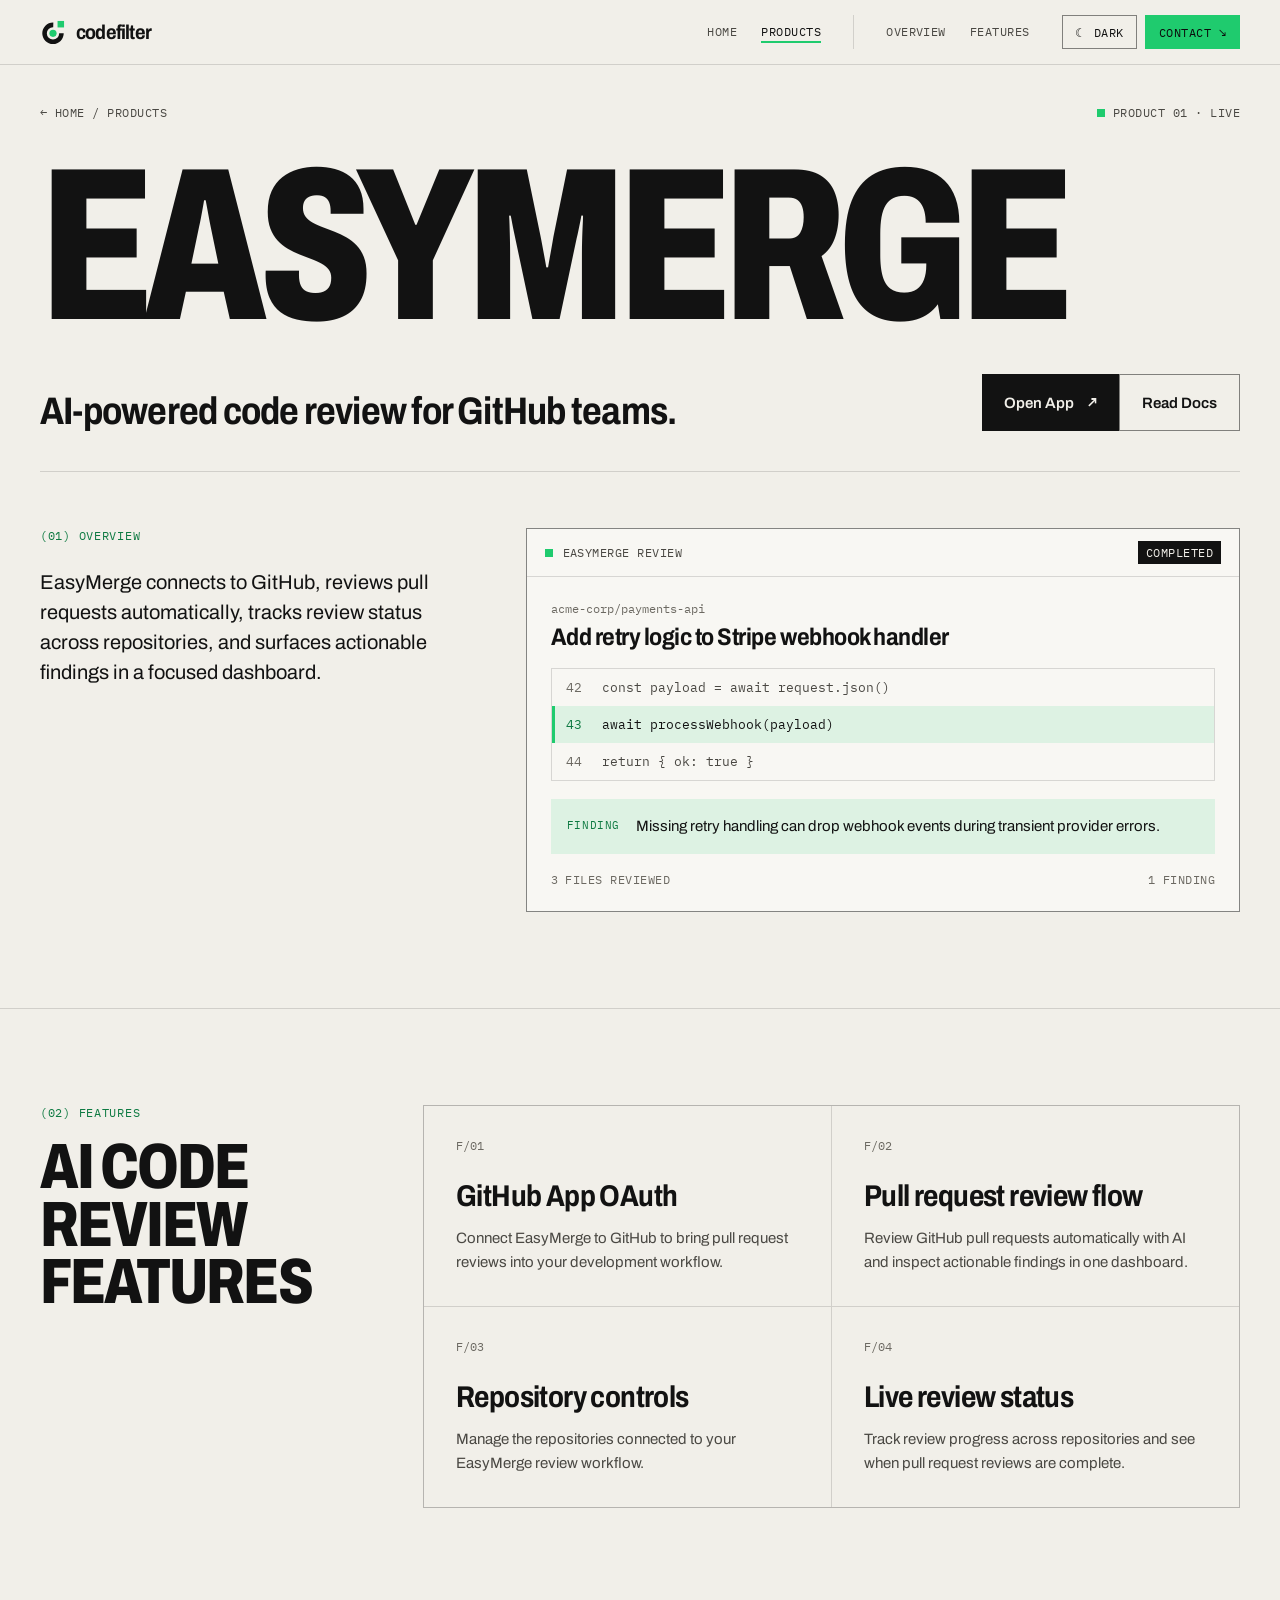
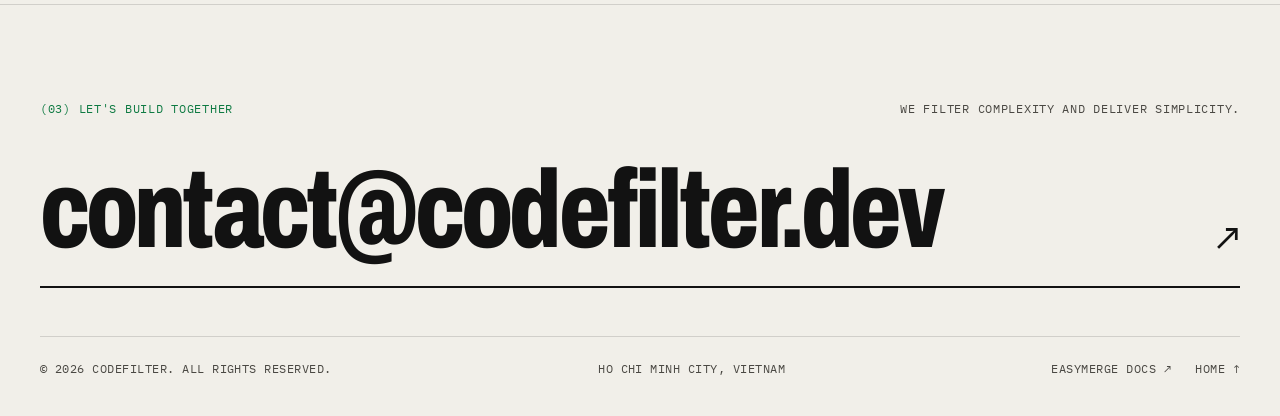
==== products.html @ 7ca52d3e "feat: improve SEO metadata and structured data Co-Authored-By: Claude Opus 5.5 <noreply@anthropic.co" ====
<!DOCTYPE html>
<html lang="en">

<head>
  <meta charset="UTF-8" />
  <meta name="viewport" content="width=device-width, initial-scale=1.0" />
  <title>EasyMerge: AI Code Review for GitHub Teams | codeFilter</title>
  <meta name="description" content="EasyMerge by codeFilter reviews GitHub pull requests automatically, tracks review status across repositories, and surfaces actionable findings in one dashboard." />
  <link rel="canonical" href="https://codefilter.dev/products.html" />
  <meta name="robots" content="index, follow, max-image-preview:large" />
  <meta name="theme-color" content="#F1EFE9" media="(prefers-color-scheme: light)" />
  <meta name="theme-color" content="#0F0F0E" media="(prefers-color-scheme: dark)" />

  <meta property="og:type" content="website" />
  <meta property="og:site_name" content="codeFilter" />
  <meta property="og:locale" content="en_US" />
  <meta property="og:title" content="EasyMerge: AI Code Review for GitHub Teams | codeFilter" />
  <meta property="og:description" content="EasyMerge by codeFilter reviews GitHub pull requests automatically, tracks review status across repositories, and surfaces actionable findings in one dashboard." />
  <meta property="og:url" content="https://codefilter.dev/products.html" />
  <meta property="og:image" content="https://codefilter.dev/images/og-products.png" />
  <meta property="og:image:width" content="1200" />
  <meta property="og:image:height" content="630" />
  <meta property="og:image:alt" content="EasyMerge: AI-powered code review for GitHub teams." />
  <meta name="twitter:card" content="summary_large_image" />
  <meta name="twitter:title" content="EasyMerge: AI Code Review for GitHub Teams | codeFilter" />
  <meta name="twitter:description" content="EasyMerge by codeFilter reviews GitHub pull requests automatically, tracks review status across repositories, and surfaces actionable findings in one dashboard." />
  <meta name="twitter:image" content="https://codefilter.dev/images/og-products.png" />

  <meta name="twitter:image:alt" content="EasyMerge: AI-powered code review for GitHub teams." />

  <link rel="icon" href="images/favicon.svg?v=3" type="image/svg+xml" />
  <link rel="apple-touch-icon" href="images/logo-512.png" />
  <script type="application/ld+json">
{
  "@context": "https://schema.org",
  "@graph": [
    {
      "@type": "SoftwareApplication",
      "name": "EasyMerge",
      "url": "https://app.ez-merge.com/",
      "applicationCategory": "DeveloperApplication",
      "operatingSystem": "Web",
      "description": "AI-powered code review for GitHub teams. EasyMerge connects to GitHub, reviews pull requests automatically, tracks review status across repositories, and surfaces actionable findings in a focused dashboard.",
      "featureList": [
        "GitHub App OAuth",
        "Pull request review flow",
        "Repository controls",
        "Live review status"
      ],
      "publisher": {
        "@id": "https://codefilter.dev/#org"
      },
      "image": "https://codefilter.dev/images/og-products.png",
      "@id": "https://codefilter.dev/products.html#easymerge",
      "mainEntityOfPage": {
        "@id": "https://codefilter.dev/products.html#webpage"
      }
    },
    {
      "@type": "BreadcrumbList",
      "itemListElement": [
        {
          "@type": "ListItem",
          "position": 1,
          "name": "Home",
          "item": "https://codefilter.dev/"
        },
        {
          "@type": "ListItem",
          "position": 2,
          "name": "Products",
          "item": "https://codefilter.dev/products.html"
        }
      ],
      "@id": "https://codefilter.dev/products.html#breadcrumb"
    },
    {
      "@type": "Organization",
      "@id": "https://codefilter.dev/#org",
      "name": "codeFilter",
      "url": "https://codefilter.dev/",
      "logo": "https://codefilter.dev/images/logo-512.png",
      "email": "contact@codefilter.dev",
      "description": "Full-stack product engineering team in Ho Chi Minh City building web products, automation systems, and AWS cloud infrastructure.",
      "address": {
        "@type": "PostalAddress",
        "addressLocality": "Ho Chi Minh City",
        "addressCountry": "VN"
      },
      "areaServed": "Worldwide",
      "knowsAbout": [
        "Full-stack development",
        "TypeScript",
        "Vue 3",
        "NestJS",
        "AWS",
        "Google Cloud",
        "DevOps",
        "UI/UX design",
        "Automation testing"
      ]
    },
    {
      "@type": "WebSite",
      "@id": "https://codefilter.dev/#website",
      "url": "https://codefilter.dev/",
      "name": "codeFilter",
      "publisher": {
        "@id": "https://codefilter.dev/#org"
      },
      "inLanguage": "en"
    },
    {
      "@type": "WebPage",
      "@id": "https://codefilter.dev/products.html#webpage",
      "url": "https://codefilter.dev/products.html",
      "name": "EasyMerge: AI Code Review for GitHub Teams | codeFilter",
      "description": "EasyMerge by codeFilter reviews GitHub pull requests automatically, tracks review status across repositories, and surfaces actionable findings in one dashboard.",
      "inLanguage": "en",
      "isPartOf": {
        "@id": "https://codefilter.dev/#website"
      },
      "about": {
        "@id": "https://codefilter.dev/#org"
      },
      "primaryImageOfPage": {
        "@type": "ImageObject",
        "url": "https://codefilter.dev/images/og-products.png",
        "width": 1200,
        "height": 630
      },
      "mainEntity": {
        "@id": "https://codefilter.dev/products.html#easymerge"
      },
      "breadcrumb": {
        "@id": "https://codefilter.dev/products.html#breadcrumb"
      }
    }
  ]
}
  </script>
  <link rel="preconnect" href="https://fonts.googleapis.com" />
  <link rel="preconnect" href="https://fonts.gstatic.com" crossorigin />
  <link
    href="https://fonts.googleapis.com/css2?family=Archivo:wdth,wght@62..125,400..800&amp;family=IBM+Plex+Mono:wght@400;500&amp;display=swap"
    rel="stylesheet" />
  <link rel="stylesheet" href="style.css?v=acid8" />
  <script>
    try { if (localStorage.getItem('cf-theme') === 'dark') document.documentElement.dataset.theme = 'dark'; } catch (e) {}
  </script>
</head>

<body>

  <!-- ─── HEADER ─── -->
  <header class="site-header">
    <div class="wrap header-inner">
      <a href="/" class="brand" aria-label="codeFilter home">
        <svg width="26" height="26" viewBox="0 0 40 40" aria-hidden="true">
          <circle cx="20" cy="22" r="13" fill="none" stroke="var(--ink)" stroke-width="7" stroke-dasharray="61.3 20.4"></circle>
          <circle cx="20" cy="22" r="5.5" fill="var(--accent)"></circle>
          <rect x="27" y="3" width="10" height="10" fill="var(--accent)"></rect>
        </svg>
        <span class="brand-name">codefilter</span>
      </a>
      <nav class="nav mono">
        <div class="nav-pages">
          <a href="/">Home</a>
          <a href="products.html" class="is-active" aria-current="page">Products</a>
        </div>
        <div class="nav-links">
          <a href="#overview">Overview</a>
          <a href="#features">Features</a>
        </div>
        <div class="nav-actions">
          <button type="button" class="mode-toggle" id="mode-toggle">☾ Dark</button>
          <a href="#contact" class="nav-contact">Contact ↘</a>
        </div>
      </nav>
    </div>
  </header>

  <main>

    <!-- ─── PRODUCT HERO ─── -->
    <section class="bordered">
      <div class="wrap p-hero-inner">
        <div class="hero-meta mono">
          <a href="/" class="back-link">← Home / Products</a>
          <span class="live-dot">Product 01 · Live</span>
        </div>
        <h1 class="p-title">EasyMerge</h1>
        <div class="p-tagline-row">
          <span class="p-tagline">AI-powered code review for GitHub teams.</span>
          <div class="hero-cta">
            <a href="https://app.ez-merge.com/" target="_blank" rel="noopener" class="btn btn-solid">Open App <span class="mono">↗</span></a>
            <a href="https://docs.ez-merge.com/" target="_blank" rel="noopener" class="btn btn-outline">Read Docs</a>
          </div>
        </div>
      </div>

      <div class="wrap p-overview" id="overview">
        <div class="p-overview-copy">
          <span class="eyebrow mono">(01) Overview</span>
          <p>EasyMerge connects to GitHub, reviews pull requests automatically, tracks review status across repositories,
            and surfaces actionable findings in a focused dashboard.</p>
        </div>

        <div class="review" aria-label="EasyMerge review preview">
          <div class="review-bar mono">
            <span class="live-dot">EasyMerge Review</span>
            <span class="review-status">Completed</span>
          </div>
          <div class="review-body">
            <div class="review-pr">
              <span class="review-repo mono">acme-corp/payments-api</span>
              <span class="review-title">Add retry logic to Stripe webhook handler</span>
            </div>
            <div class="code mono">
              <div class="code-line"><span>42</span><span>const payload = await request.json()</span></div>
              <div class="code-line is-hl"><span>43</span><span>await processWebhook(payload)</span></div>
              <div class="code-line"><span>44</span><span>return { ok: true }</span></div>
            </div>
            <div class="finding">
              <span class="finding-label mono">Finding</span>
              <span class="finding-text">Missing retry handling can drop webhook events during transient provider errors.</span>
            </div>
            <div class="review-foot mono">
              <span>3 files reviewed</span><span>1 finding</span>
            </div>
          </div>
        </div>
      </div>
    </section>

    <!-- ─── FEATURES ─── -->
    <section id="features" class="bordered">
      <div class="wrap section split">
        <div class="split-aside">
          <span class="eyebrow mono">(02) Features</span>
          <h2>AI Code Review Features</h2>
        </div>
        <div class="split-main services features">
          <div class="service">
            <span class="service-n mono">F/01</span>
            <h3 class="service-title">GitHub App OAuth</h3>
            <p class="service-desc">Connect EasyMerge to GitHub to bring pull request reviews into your development workflow.</p>
          </div>
          <div class="service">
            <span class="service-n mono">F/02</span>
            <h3 class="service-title">Pull request review flow</h3>
            <p class="service-desc">Review GitHub pull requests automatically with AI and inspect actionable findings in one dashboard.</p>
          </div>
          <div class="service">
            <span class="service-n mono">F/03</span>
            <h3 class="service-title">Repository controls</h3>
            <p class="service-desc">Manage the repositories connected to your EasyMerge review workflow.</p>
          </div>
          <div class="service">
            <span class="service-n mono">F/04</span>
            <h3 class="service-title">Live review status</h3>
            <p class="service-desc">Track review progress across repositories and see when pull request reviews are complete.</p>
          </div>
        </div>
      </div>
    </section>

  </main>

  <!-- ─── CONTACT / FOOTER ─── -->
  <footer id="contact">
    <div class="wrap footer-inner">
      <div class="footer-meta mono">
        <span class="accent-text">(03) Let's build together</span>
        <span>We filter complexity and deliver simplicity.</span>
      </div>
      <a href="mailto:contact@codefilter.dev" class="footer-email">
        <span class="footer-email-text">contact@codefilter.dev</span>
        <span class="mono footer-email-arrow">↗</span>
      </a>
      <div class="footer-bottom mono">
        <span>© 2026 codefilter. All rights reserved.</span>
        <span>Ho Chi Minh City, Vietnam</span>
        <div class="footer-links">
          <a href="https://docs.ez-merge.com/" target="_blank" rel="noopener">EasyMerge Docs ↗</a>
          <a href="/">Home ↑</a>
        </div>
      </div>
    </div>
  </footer>

  <script>
    (function () {
      const root = document.documentElement;
      const btn = document.getElementById('mode-toggle');
      function render() {
        btn.textContent = root.dataset.theme === 'dark' ? '☀ Light' : '☾ Dark';
      }
      btn.addEventListener('click', function () {
        const dark = root.dataset.theme !== 'dark';
        if (dark) root.dataset.theme = 'dark'; else delete root.dataset.theme;
        try { localStorage.setItem('cf-theme', dark ? 'dark' : 'light'); } catch (e) {}
        render();
      });
      render();
    })();
  </script>
</body>

</html>
---- style.css ----
/* ─── TOKENS (Acid accent) ─── */
:root {
  --bg: #F1EFE9;
  --bg2: #E8E5DD;
  --panel: #F8F7F3;
  --ink: #121212;
  --ink2: #4A4843;
  --ink3: #6C6962;
  --line: rgba(18, 18, 18, 0.14);
  --line2: rgba(18, 18, 18, 0.5);
  --invInk2: #B4B1A9;
  --invLine: rgba(241, 239, 233, 0.16);
  --accent: #1FCB6E;
  --onAccent: #0B0B0B;
  --accentText: #0E7A42;
  --hl: rgba(31, 203, 110, 0.12);
  --fm: "IBM Plex Mono", ui-monospace, monospace;
  --fs: "Archivo", system-ui, sans-serif;
  --gutter: 40px;
  color-scheme: light;
}

:root[data-theme="dark"] {
  --bg: #0F0F0E;
  --bg2: #191917;
  --panel: #151513;
  --ink: #EDEBE5;
  --ink2: #A6A39B;
  --ink3: #7E7B73;
  --line: rgba(237, 235, 229, 0.13);
  --line2: rgba(237, 235, 229, 0.45);
  --invInk2: #4A4843;
  --invLine: rgba(18, 18, 18, 0.16);
  --accentText: #3BDB85;
  color-scheme: dark;
}

/* ─── BASE ─── */
*,
*::before,
*::after { box-sizing: border-box; }

html { scroll-behavior: smooth; scroll-padding-top: 64px; }

body {
  margin: 0;
  background: var(--bg);
  color: var(--ink);
  font-family: var(--fs);
  -webkit-font-smoothing: antialiased;
  transition: background .3s, color .3s;
}

a { color: inherit; text-decoration: none; }
p { margin: 0; }
h3 { margin: 0; font-size: inherit; font-weight: inherit; }
img { display: block; }

.wrap { max-width: 1440px; margin: 0 auto; padding-left: var(--gutter); padding-right: var(--gutter); }
.mono { font-family: var(--fm); }
.dim { color: var(--ink3); }
.accent { color: var(--accent); }
.accent-text { color: var(--accentText); }
.bordered { border-bottom: 1px solid var(--line); }

h1, h2 {
  margin: 0;
  font-weight: 800;
  font-stretch: 78%;
  text-transform: uppercase;
}

h2 {
  font-size: clamp(44px, 5vw, 76px);
  line-height: 0.9;
  letter-spacing: -0.03em;
}

.eyebrow,
.eyebrow-plain {
  font-size: 12px;
  letter-spacing: 0.06em;
  text-transform: uppercase;
}
.eyebrow { color: var(--accentText); }

.lede {
  max-width: 360px;
  font-size: 16px;
  line-height: 1.55;
  color: var(--ink2);
}

/* ─── HEADER ─── */
.site-header {
  position: sticky;
  top: 0;
  z-index: 20;
  background: var(--bg);
  border-bottom: 1px solid var(--line);
  transition: background .3s;
}

.header-inner {
  height: 64px;
  display: flex;
  align-items: center;
  justify-content: space-between;
  gap: 24px;
}

.brand { display: flex; align-items: center; gap: 10px; }
.brand-name { font-weight: 700; font-size: 20px; letter-spacing: -0.04em; font-stretch: 88%; }

.nav {
  display: flex;
  align-items: center;
  gap: 32px;
  font-size: 12px;
  letter-spacing: 0.04em;
  text-transform: uppercase;
}

.nav-pages,
.nav-links { display: flex; gap: 24px; }
.nav-pages a,
.nav-links a { color: var(--ink2); padding: 2px 0; border-bottom: 2px solid transparent; transition: color .15s, border-color .15s; }
.nav-pages a:hover,
.nav-links a:hover { color: var(--ink); }
.nav-pages a.is-active { color: var(--ink); border-bottom-color: var(--accent); }
.nav-links { align-self: stretch; align-items: center; padding-left: 32px; border-left: 1px solid var(--line); }

.nav-actions { display: flex; align-items: center; gap: 8px; }

.mode-toggle {
  height: 34px;
  padding: 0 12px;
  border: 1px solid var(--line2);
  background: transparent;
  color: var(--ink);
  cursor: pointer;
  font: inherit;
  letter-spacing: inherit;
  text-transform: inherit;
  white-space: nowrap;
}
.mode-toggle:hover { background: var(--ink); color: var(--bg); }

.nav-contact {
  height: 34px;
  display: flex;
  align-items: center;
  padding: 0 14px;
  background: var(--accent);
  color: var(--onAccent);
  white-space: nowrap;
}
.nav-contact:hover { opacity: 0.88; }

/* ─── HERO ─── */
.hero-inner {
  padding-top: 28px;
  display: flex;
  flex-direction: column;
  gap: 32px;
}

.hero-meta {
  display: flex;
  justify-content: space-between;
  gap: 16px;
  flex-wrap: wrap;
  font-size: 12px;
  letter-spacing: 0.04em;
  text-transform: uppercase;
  color: var(--ink2);
}

.hero-title {
  font-size: clamp(48px, min(8vw, 14.5vh), 136px);
  line-height: 0.9;
  letter-spacing: -0.035em;
  text-wrap: balance;
}

.hero-bottom {
  display: flex;
  flex-wrap: wrap;
  gap: 32px 64px;
  align-items: flex-end;
  justify-content: space-between;
  padding-bottom: 32px;
}

.hero-copy {
  flex: 1 1 360px;
  max-width: 560px;
  display: flex;
  flex-direction: column;
  gap: 22px;
}

.hero-copy p {
  font-size: 18px;
  line-height: 1.55;
  color: var(--ink2);
  text-wrap: pretty;
}

.hero-cta { display: flex; flex-wrap: wrap; }

.btn {
  display: flex;
  align-items: center;
  gap: 14px;
  padding: 16px 22px;
  font-weight: 600;
  font-size: 15px;
  transition: background .15s, color .15s;
}
.btn-solid { background: var(--ink); color: var(--bg); }
.btn-solid:hover { background: var(--accent); color: var(--onAccent); }
.btn-outline { border: 1px solid var(--line2); color: var(--ink); }
.btn-outline:hover { background: var(--bg2); }

.facts {
  flex: 1 1 520px;
  max-width: 720px;
  display: grid;
  grid-template-columns: repeat(auto-fit, minmax(min(100%, 160px), 1fr));
  border-top: 1px solid var(--line2);
}

.fact {
  padding: 16px 16px 0 0;
  display: flex;
  flex-direction: column;
  gap: 10px;
}
.fact-k { font-size: 11px; letter-spacing: 0.06em; text-transform: uppercase; color: var(--ink3); }
.fact-v { font-weight: 700; font-stretch: 85%; font-size: 26px; letter-spacing: -0.02em; line-height: 1; }
.fact-d { font-size: 13px; color: var(--ink2); }

/* ─── SECTION LAYOUTS ─── */
.section { padding-top: 96px; padding-bottom: 96px; }

.split { display: flex; flex-wrap: wrap; gap: 40px 64px; }

.split-aside {
  flex: 1 1 260px;
  display: flex;
  flex-direction: column;
  gap: 18px;
  align-self: flex-start;
}
.split-aside .lede { max-width: 320px; }
.sticky { position: sticky; top: 96px; }

.split-main { flex: 3 1 640px; min-width: 0; }

.rows { display: flex; flex-direction: column; border-bottom: 1px solid var(--line); }

.stack-v { display: flex; flex-direction: column; gap: 56px; }

.section-head {
  display: flex;
  flex-wrap: wrap;
  justify-content: space-between;
  align-items: flex-end;
  gap: 24px;
}
.section-head-title { display: flex; flex-direction: column; gap: 18px; }

/* ─── TEAM ─── */
.member {
  display: flex;
  flex-wrap: wrap;
  gap: 16px 32px;
  padding: 24px 16px;
  margin: 0 -16px;
  border-top: 1px solid var(--line);
  transition: background .15s;
}
.member:hover { background: var(--bg2); }

.member-id { flex: 1 1 240px; display: flex; align-items: center; gap: 16px; }

.avatar {
  width: 88px;
  height: 88px;
  flex: none;
  object-fit: cover;
  background: var(--bg2);
  border: 1px solid var(--line);
}

.avatar-more {
  display: flex;
  align-items: center;
  justify-content: center;
  background: transparent;
  border: 1px dashed var(--ink3);
  font-size: 22px;
  color: var(--accent);
}

.member-name { display: flex; flex-direction: column; gap: 6px; }
.name { font-weight: 700; font-stretch: 88%; font-size: 24px; letter-spacing: -0.02em; line-height: 1; }
.role { font-size: 11px; letter-spacing: 0.05em; text-transform: uppercase; color: var(--accentText); }

.member-desc {
  flex: 1.2 1 240px;
  font-size: 15px;
  line-height: 1.55;
  color: var(--ink2);
  text-wrap: pretty;
}

.tags {
  flex: 1.2 1 240px;
  display: flex;
  flex-wrap: wrap;
  gap: 4px 14px;
  align-content: flex-start;
  font-size: 12px;
}

/* ─── PROCESS (inverse) ─── */
.inverse { background: var(--ink); color: var(--bg); transition: background .3s, color .3s; }
.inverse .eyebrow { color: var(--accent); }
.inverse .lede { color: var(--invInk2); }

.steps { display: flex; flex-direction: column; border-bottom: 1px solid var(--invLine); }

.step {
  display: flex;
  flex-wrap: wrap;
  align-items: baseline;
  gap: 12px 40px;
  padding: 28px 0;
  border-top: 1px solid var(--invLine);
}
.step-n { flex: none; width: 120px; font-weight: 800; font-stretch: 78%; font-size: 56px; line-height: 0.9; color: var(--accent); }
.step-title { flex: 1 1 300px; font-weight: 700; font-stretch: 88%; font-size: 32px; letter-spacing: -0.02em; line-height: 1.05; }
.step-desc { flex: 1 1 320px; font-size: 16px; line-height: 1.55; color: var(--invInk2); text-wrap: pretty; }

/* ─── SERVICES ─── */
.services {
  display: grid;
  grid-template-columns: repeat(auto-fit, minmax(min(100%, 340px), 1fr));
  gap: 1px;
  background: var(--line);
  border: 1px solid var(--line);
  align-self: flex-start;
}

.service {
  background: var(--bg);
  padding: 32px;
  display: flex;
  flex-direction: column;
  gap: 16px;
  min-height: 240px;
  transition: background .15s;
}
.service:hover { background: var(--bg2); }
.service-n { font-size: 12px; color: var(--ink3); }
.service-title { margin-top: auto; font-weight: 700; font-stretch: 85%; font-size: 30px; letter-spacing: -0.02em; line-height: 1; }
.service-desc { font-size: 15px; line-height: 1.55; color: var(--ink2); text-wrap: pretty; }

/* ─── PRODUCT BAND ─── */
.product-band { display: block; background: var(--accent); color: var(--onAccent); }

.product-inner {
  padding-top: 48px;
  padding-bottom: 48px;
  display: flex;
  flex-wrap: wrap;
  align-items: flex-end;
  justify-content: space-between;
  gap: 24px;
}

.product-copy { display: flex; flex-direction: column; gap: 14px; }
.product-name {
  font-weight: 800;
  font-stretch: 78%;
  font-size: clamp(56px, 8vw, 128px);
  line-height: 0.85;
  letter-spacing: -0.035em;
  text-transform: uppercase;
}
.product-lede { font-size: 20px; font-weight: 500; }

.product-cta {
  font-size: 14px;
  letter-spacing: 0.04em;
  text-transform: uppercase;
  padding: 14px 18px;
  border: 1px solid var(--onAccent);
  white-space: nowrap;
  transition: background .15s, color .15s;
}
.product-band:hover .product-cta { background: var(--onAccent); color: var(--accent); }

/* ─── STACK ─── */
.stack-row {
  display: flex;
  flex-wrap: wrap;
  gap: 12px 32px;
  padding: 24px 0;
  border-top: 1px solid var(--line);
}

.stack-head {
  flex: 1 1 200px;
  display: flex;
  justify-content: space-between;
  gap: 12px;
  font-size: 12px;
  letter-spacing: 0.05em;
  text-transform: uppercase;
}

.stack-items {
  flex: 3 1 360px;
  display: flex;
  flex-wrap: wrap;
  gap: 6px 22px;
  font-size: 19px;
  font-weight: 500;
  letter-spacing: -0.01em;
  line-height: 1.3;
}

/* ─── QA ─── */
.qa-grid {
  display: grid;
  grid-template-columns: repeat(auto-fit, minmax(min(100%, 440px), 1fr));
  gap: 1px;
  background: var(--line);
  border-top: 1px solid var(--line2);
}

.qa {
  background: var(--bg);
  padding: 32px 40px 8px 0;
  display: flex;
  flex-direction: column;
  gap: 20px;
}
.qa + .qa { padding-left: 40px; padding-right: 0; }

.qa-top { display: flex; justify-content: space-between; align-items: baseline; gap: 12px; }
.qa-top .dim { font-size: 12px; }
.qa-title { font-weight: 700; font-stretch: 85%; font-size: 34px; letter-spacing: -0.02em; line-height: 1; }
.qa-sub { font-size: 12px; letter-spacing: 0.04em; text-transform: uppercase; color: var(--accentText); }
.qa p { max-width: 560px; font-size: 16px; line-height: 1.6; color: var(--ink2); text-wrap: pretty; }

.qa-list { list-style: none; margin: 0; padding: 0; }
.qa-list li {
  display: flex;
  gap: 14px;
  padding: 12px 0;
  border-top: 1px solid var(--line);
  font-size: 15px;
}
.qa-list li::before { content: "→"; font-family: var(--fm); color: var(--accentText); }

/* ─── FOOTER ─── */
.footer-inner {
  padding-top: 96px;
  padding-bottom: 40px;
  display: flex;
  flex-direction: column;
  gap: 48px;
}

.footer-meta {
  display: flex;
  justify-content: space-between;
  gap: 16px;
  flex-wrap: wrap;
  font-size: 12px;
  letter-spacing: 0.06em;
  text-transform: uppercase;
  color: var(--ink2);
}

.footer-email {
  display: flex;
  align-items: flex-end;
  justify-content: space-between;
  gap: 24px;
  flex-wrap: wrap;
  padding-bottom: 28px;
  border-bottom: 2px solid var(--ink);
  color: var(--ink);
  transition: color .15s;
}
.footer-email:hover { color: var(--accentText); }
.footer-email-text {
  font-weight: 800;
  font-stretch: 72%;
  font-size: clamp(44px, 8.6vw, 148px);
  line-height: 0.85;
  letter-spacing: -0.035em;
  word-break: break-word;
}
.footer-email-arrow { font-size: 40px; line-height: 1; }

.footer-copy {
  display: grid;
  grid-template-columns: repeat(auto-fit, minmax(min(100%, 300px), 1fr));
  gap: 32px 48px;
  font-size: 16px;
  line-height: 1.6;
  color: var(--ink2);
}
.footer-copy p { text-wrap: pretty; }
.footer-copy strong { color: var(--ink); font-weight: 600; }

.footer-bottom {
  display: flex;
  justify-content: space-between;
  align-items: center;
  gap: 16px;
  flex-wrap: wrap;
  padding-top: 24px;
  border-top: 1px solid var(--line);
  font-size: 12px;
  letter-spacing: 0.04em;
  text-transform: uppercase;
  color: var(--ink2);
}
.footer-links { display: flex; gap: 24px; }
.footer-links a:hover { color: var(--accentText); }

/* ─── PRODUCT PAGE ─── */

.back-link { color: var(--ink2); transition: color .15s; }
.back-link:hover { color: var(--ink); }

.live-dot { display: flex; align-items: center; gap: 8px; }
.live-dot::before { content: ""; width: 8px; height: 8px; background: var(--accent); }

.p-hero-inner { padding-top: 40px; display: flex; flex-direction: column; gap: 40px; }

.p-title {
  font-stretch: 72%;
  font-size: clamp(80px, 17vw, 280px);
  line-height: 0.8;
  letter-spacing: -0.04em;
}

.p-tagline-row {
  display: flex;
  flex-wrap: wrap;
  justify-content: space-between;
  align-items: flex-end;
  gap: 24px;
  padding-bottom: 40px;
  border-bottom: 1px solid var(--line);
}
.p-tagline { max-width: 760px; font-weight: 700; font-stretch: 85%; font-size: clamp(26px, 3vw, 40px); letter-spacing: -0.02em; line-height: 1.05; }

.p-overview { padding-top: 56px; padding-bottom: 96px; display: flex; flex-wrap: wrap; gap: 48px 64px; }
.p-overview-copy { flex: 1 1 300px; display: flex; flex-direction: column; gap: 24px; }
.p-overview-copy p { max-width: 440px; font-size: 20px; line-height: 1.5; text-wrap: pretty; }

.review { flex: 1.6 1 520px; min-width: 0; border: 1px solid var(--line2); background: var(--panel); }
.review-bar {
  display: flex;
  align-items: center;
  justify-content: space-between;
  gap: 12px;
  padding: 12px 18px;
  border-bottom: 1px solid var(--line);
  font-size: 12px;
  letter-spacing: 0.04em;
  text-transform: uppercase;
}
.review-bar .live-dot { gap: 10px; color: var(--ink2); }
.review-status { padding: 4px 8px; background: var(--ink); color: var(--bg); }
.review-body { padding: 24px; display: flex; flex-direction: column; gap: 18px; }
.review-pr { display: flex; flex-direction: column; gap: 8px; }
.review-repo { font-size: 12px; color: var(--ink3); }
.review-title { font-weight: 700; font-stretch: 88%; font-size: 24px; letter-spacing: -0.02em; line-height: 1.1; }

.code { border: 1px solid var(--line); font-size: 13px; line-height: 1; overflow-x: auto; }
.code-line { display: flex; gap: 20px; padding: 12px 14px; color: var(--ink2); white-space: nowrap; }
.code-line span:first-child { color: var(--ink3); }
.code-line.is-hl { background: var(--hl); box-shadow: inset 3px 0 0 var(--accent); color: var(--ink); }
.code-line.is-hl span:first-child { color: var(--accentText); }

.finding { display: flex; flex-wrap: wrap; gap: 8px 16px; padding: 16px; background: var(--hl); }
.finding-label { flex: none; font-size: 11px; letter-spacing: 0.06em; text-transform: uppercase; color: var(--accentText); padding-top: 3px; }
.finding-text { flex: 1 1 240px; font-size: 15px; line-height: 1.5; }

.review-foot { display: flex; justify-content: space-between; font-size: 12px; letter-spacing: 0.04em; text-transform: uppercase; color: var(--ink3); }

.features .service { min-height: 200px; }

/* ─── RESPONSIVE ─── */
@media (max-width: 960px) {
  .nav-links { display: none; }
  .sticky { position: static; }
  .qa, .qa + .qa { padding-left: 0; padding-right: 0; }
}

@media (max-width: 600px) {
  :root { --gutter: 16px; }
  .section { padding-top: 64px; padding-bottom: 64px; }
  .hero-inner { gap: 24px; padding-top: 20px; }
  .hero-copy p { font-size: 16px; }
  .brand-name { display: none; }
  .nav { gap: 16px; }
  .nav-pages { gap: 14px; }
  .mode-toggle { padding: 0 10px; }
  .step-n { width: auto; font-size: 44px; }
  .step-title { font-size: 26px; }
  .service, .features .service { padding: 24px; min-height: 0; }
  .p-overview { padding-bottom: 64px; }
  .review-body { padding: 16px; }
  .footer-inner { padding-top: 64px; }
  .footer-email-text { font-size: 10vw; }
  .p-title { font-size: 18vw; }
}

@media (prefers-reduced-motion: reduce) {
  html { scroll-behavior: auto; }
  * { transition: none !important; }
}
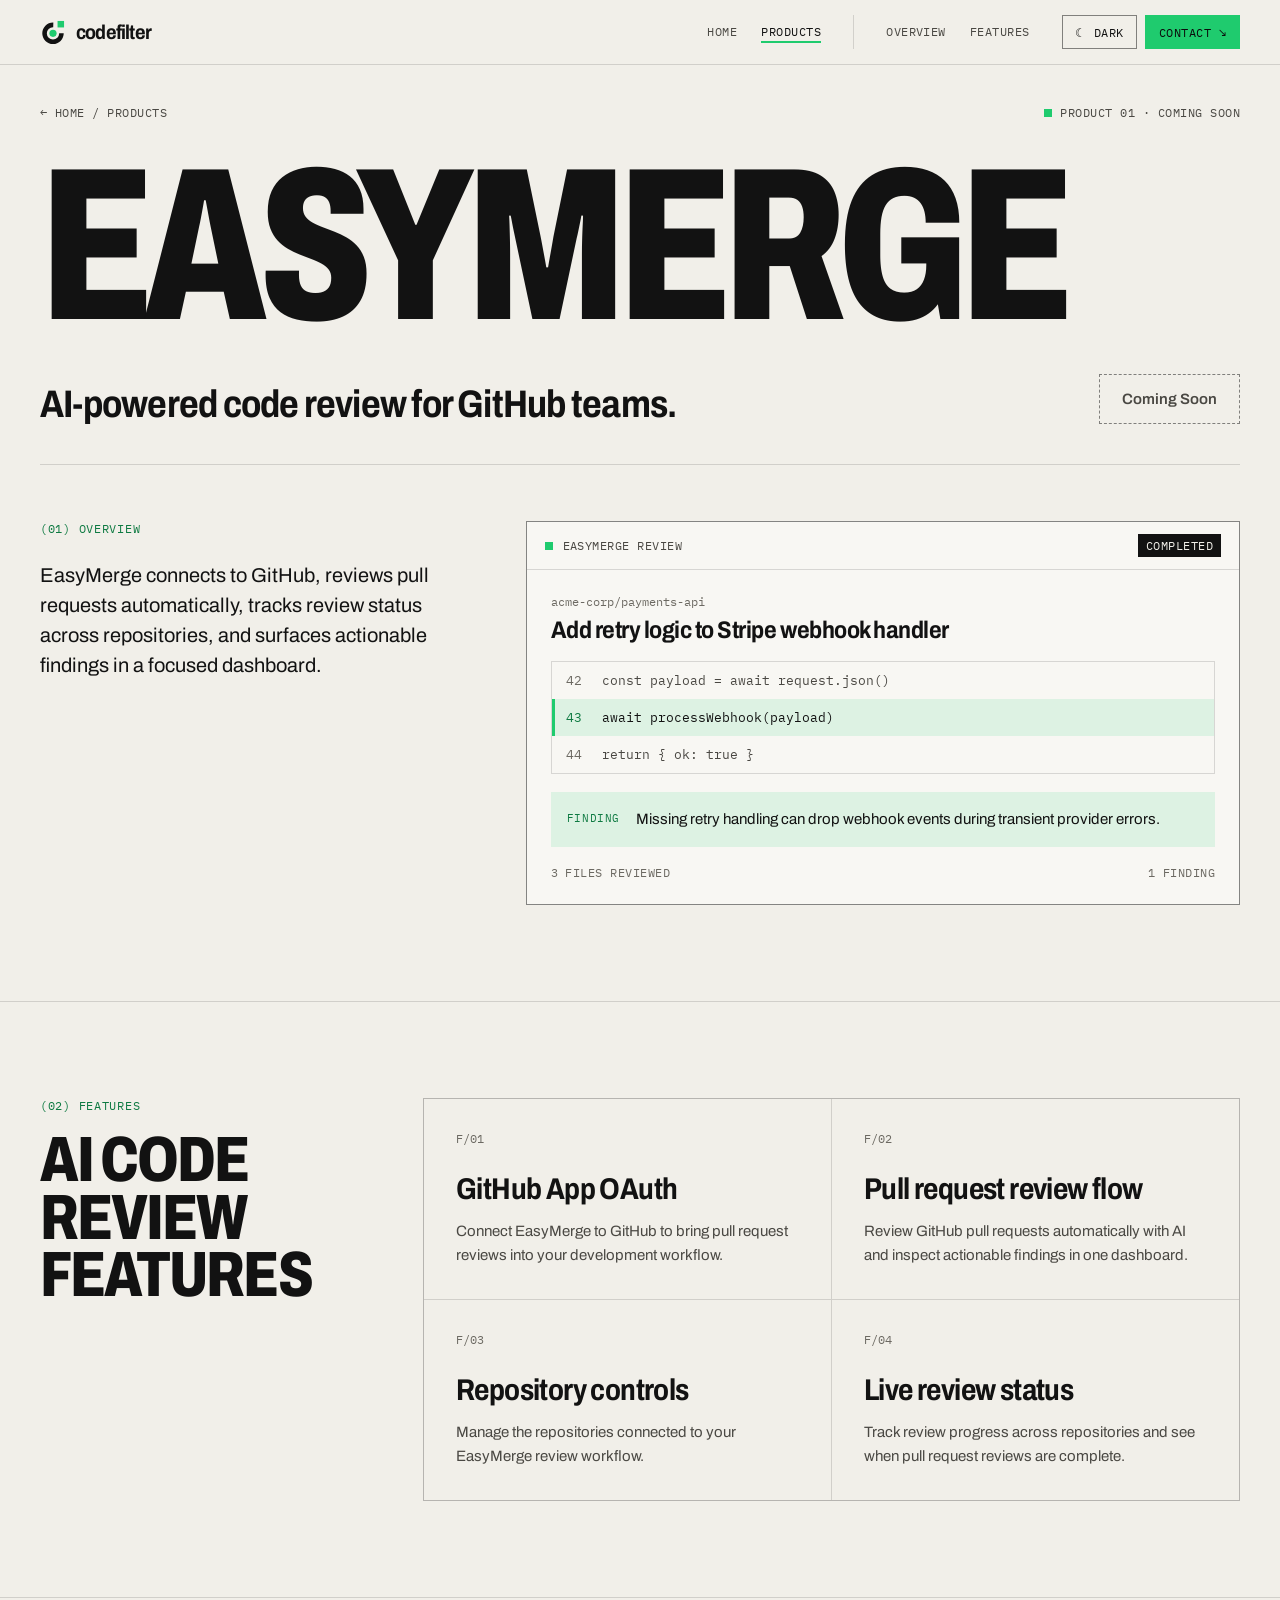
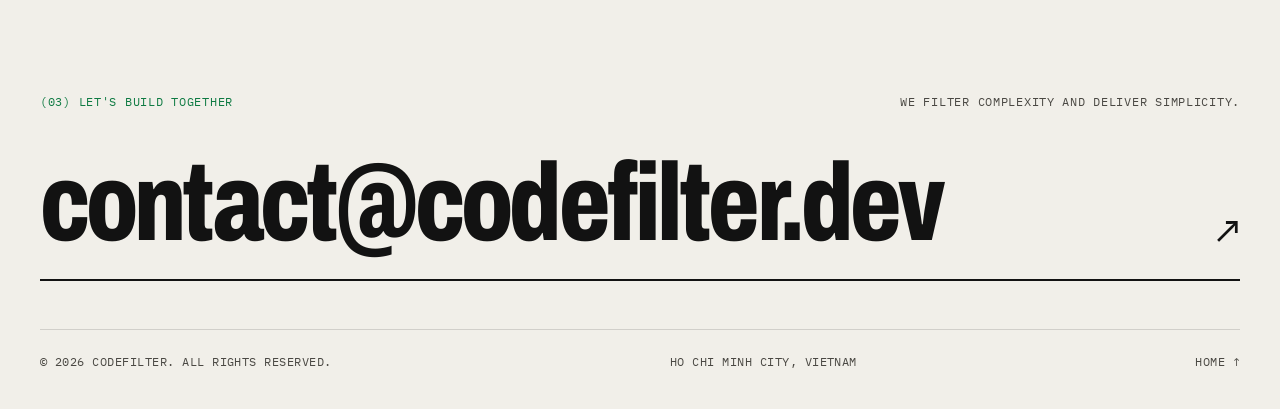
==== commit 295ac3e0: "feat: mark EasyMerge as coming soon Replace links to the live EasyMerge app and docs with a Coming S" ====
--- a/products.html
+++ b/products.html
@@ -37,7 +37,7 @@
     {
       "@type": "SoftwareApplication",
       "name": "EasyMerge",
-      "url": "https://app.ez-merge.com/",
+      "url": "https://codefilter.dev/products.html",
       "applicationCategory": "DeveloperApplication",
       "operatingSystem": "Web",
       "description": "AI-powered code review for GitHub teams. EasyMerge connects to GitHub, reviews pull requests automatically, tracks review status across repositories, and surfaces actionable findings in a focused dashboard.",
@@ -78,6 +78,7 @@
       "@type": "Organization",
       "@id": "https://codefilter.dev/#org",
       "name": "codeFilter",
+      "alternateName": ["Code Filter", "CodeFilter"],
       "url": "https://codefilter.dev/",
       "logo": "https://codefilter.dev/images/logo-512.png",
       "email": "contact@codefilter.dev",
@@ -105,6 +106,7 @@
       "@id": "https://codefilter.dev/#website",
       "url": "https://codefilter.dev/",
       "name": "codeFilter",
+      "alternateName": ["Code Filter", "CodeFilter"],
       "publisher": {
         "@id": "https://codefilter.dev/#org"
       },
@@ -144,7 +146,7 @@
   <link
     href="https://fonts.googleapis.com/css2?family=Archivo:wdth,wght@62..125,400..800&amp;family=IBM+Plex+Mono:wght@400;500&amp;display=swap"
     rel="stylesheet" />
-  <link rel="stylesheet" href="style.css?v=acid8" />
+  <link rel="stylesheet" href="style.css?v=acid12" />
   <script>
     try { if (localStorage.getItem('cf-theme') === 'dark') document.documentElement.dataset.theme = 'dark'; } catch (e) {}
   </script>
@@ -155,7 +157,7 @@
   <!-- ─── HEADER ─── -->
   <header class="site-header">
     <div class="wrap header-inner">
-      <a href="/" class="brand" aria-label="codeFilter home">
+      <a href="/" class="brand" aria-label="codeFilter (Code Filter) home">
         <svg width="26" height="26" viewBox="0 0 40 40" aria-hidden="true">
           <circle cx="20" cy="22" r="13" fill="none" stroke="var(--ink)" stroke-width="7" stroke-dasharray="61.3 20.4"></circle>
           <circle cx="20" cy="22" r="5.5" fill="var(--accent)"></circle>
@@ -187,14 +189,13 @@
       <div class="wrap p-hero-inner">
         <div class="hero-meta mono">
           <a href="/" class="back-link">← Home / Products</a>
-          <span class="live-dot">Product 01 · Live</span>
+          <span class="live-dot">Product 01 · Coming Soon</span>
         </div>
         <h1 class="p-title">EasyMerge</h1>
         <div class="p-tagline-row">
           <span class="p-tagline">AI-powered code review for GitHub teams.</span>
           <div class="hero-cta">
-            <a href="https://app.ez-merge.com/" target="_blank" rel="noopener" class="btn btn-solid">Open App <span class="mono">↗</span></a>
-            <a href="https://docs.ez-merge.com/" target="_blank" rel="noopener" class="btn btn-outline">Read Docs</a>
+            <span class="btn btn-soon" aria-disabled="true">Coming Soon</span>
           </div>
         </div>
       </div>
@@ -282,7 +283,6 @@
         <span>© 2026 codefilter. All rights reserved.</span>
         <span>Ho Chi Minh City, Vietnam</span>
         <div class="footer-links">
-          <a href="https://docs.ez-merge.com/" target="_blank" rel="noopener">EasyMerge Docs ↗</a>
           <a href="/">Home ↑</a>
         </div>
       </div>
--- a/style.css
+++ b/style.css
@@ -53,7 +53,7 @@
 
 a { color: inherit; text-decoration: none; }
 p { margin: 0; }
-h3 { margin: 0; font-size: inherit; font-weight: inherit; }
+h3, h4 { margin: 0; font-size: inherit; font-weight: inherit; }
 img { display: block; }
 
 .wrap { max-width: 1440px; margin: 0 auto; padding-left: var(--gutter); padding-right: var(--gutter); }
@@ -222,6 +222,7 @@
 .btn-solid:hover { background: var(--accent); color: var(--onAccent); }
 .btn-outline { border: 1px solid var(--line2); color: var(--ink); }
 .btn-outline:hover { background: var(--bg2); }
+.btn-soon { border: 1px dashed var(--line2); color: var(--ink2); cursor: default; }
 
 .facts {
   flex: 1 1 520px;
@@ -368,6 +369,32 @@
 .service-title { margin-top: auto; font-weight: 700; font-stretch: 85%; font-size: 30px; letter-spacing: -0.02em; line-height: 1; }
 .service-desc { font-size: 15px; line-height: 1.55; color: var(--ink2); text-wrap: pretty; }
 
+/* ─── SYSTEMS ─── */
+.systems {
+  display: grid;
+  grid-template-columns: repeat(auto-fit, minmax(min(100%, 300px), 1fr));
+  gap: 1px;
+  background: var(--line);
+  border: 1px solid var(--line);
+}
+
+.system {
+  background: var(--bg);
+  padding: 32px;
+  display: flex;
+  flex-direction: column;
+  gap: 16px;
+}
+.system-title { margin-top: 24px; font-weight: 700; font-stretch: 85%; font-size: 30px; letter-spacing: -0.02em; line-height: 1; }
+.system .qa-list { margin-top: auto; }
+.hosting { display: flex; flex-direction: column; gap: 24px; }
+.hosting-head { display: flex; flex-wrap: wrap; justify-content: space-between; align-items: baseline; gap: 12px 24px; }
+.hosting-head .system-title { margin-top: 0; }
+.pricing { display: flex; flex-direction: column; gap: 24px; }
+.pricing-note { display: flex; flex-wrap: wrap; align-items: center; justify-content: space-between; gap: 16px 32px; }
+.pricing-note p { flex: 1 1 320px; max-width: 560px; font-size: 16px; line-height: 1.6; color: var(--ink2); text-wrap: pretty; }
+.text-link { color: var(--accentText); border-bottom: 1px solid currentColor; }
+
 /* ─── PRODUCT BAND ─── */
 .product-band { display: block; background: var(--accent); color: var(--onAccent); }
 
@@ -602,8 +629,11 @@
 .features .service { min-height: 200px; }
 
 /* ─── RESPONSIVE ─── */
+@media (max-width: 1120px) {
+  .nav-links { display: none; }
+}
+
 @media (max-width: 960px) {
-  .nav-links { display: none; }
   .sticky { position: static; }
   .qa, .qa + .qa { padding-left: 0; padding-right: 0; }
 }
@@ -619,7 +649,7 @@
   .mode-toggle { padding: 0 10px; }
   .step-n { width: auto; font-size: 44px; }
   .step-title { font-size: 26px; }
-  .service, .features .service { padding: 24px; min-height: 0; }
+  .service, .features .service, .system { padding: 24px; min-height: 0; }
   .p-overview { padding-bottom: 64px; }
   .review-body { padding: 16px; }
   .footer-inner { padding-top: 64px; }
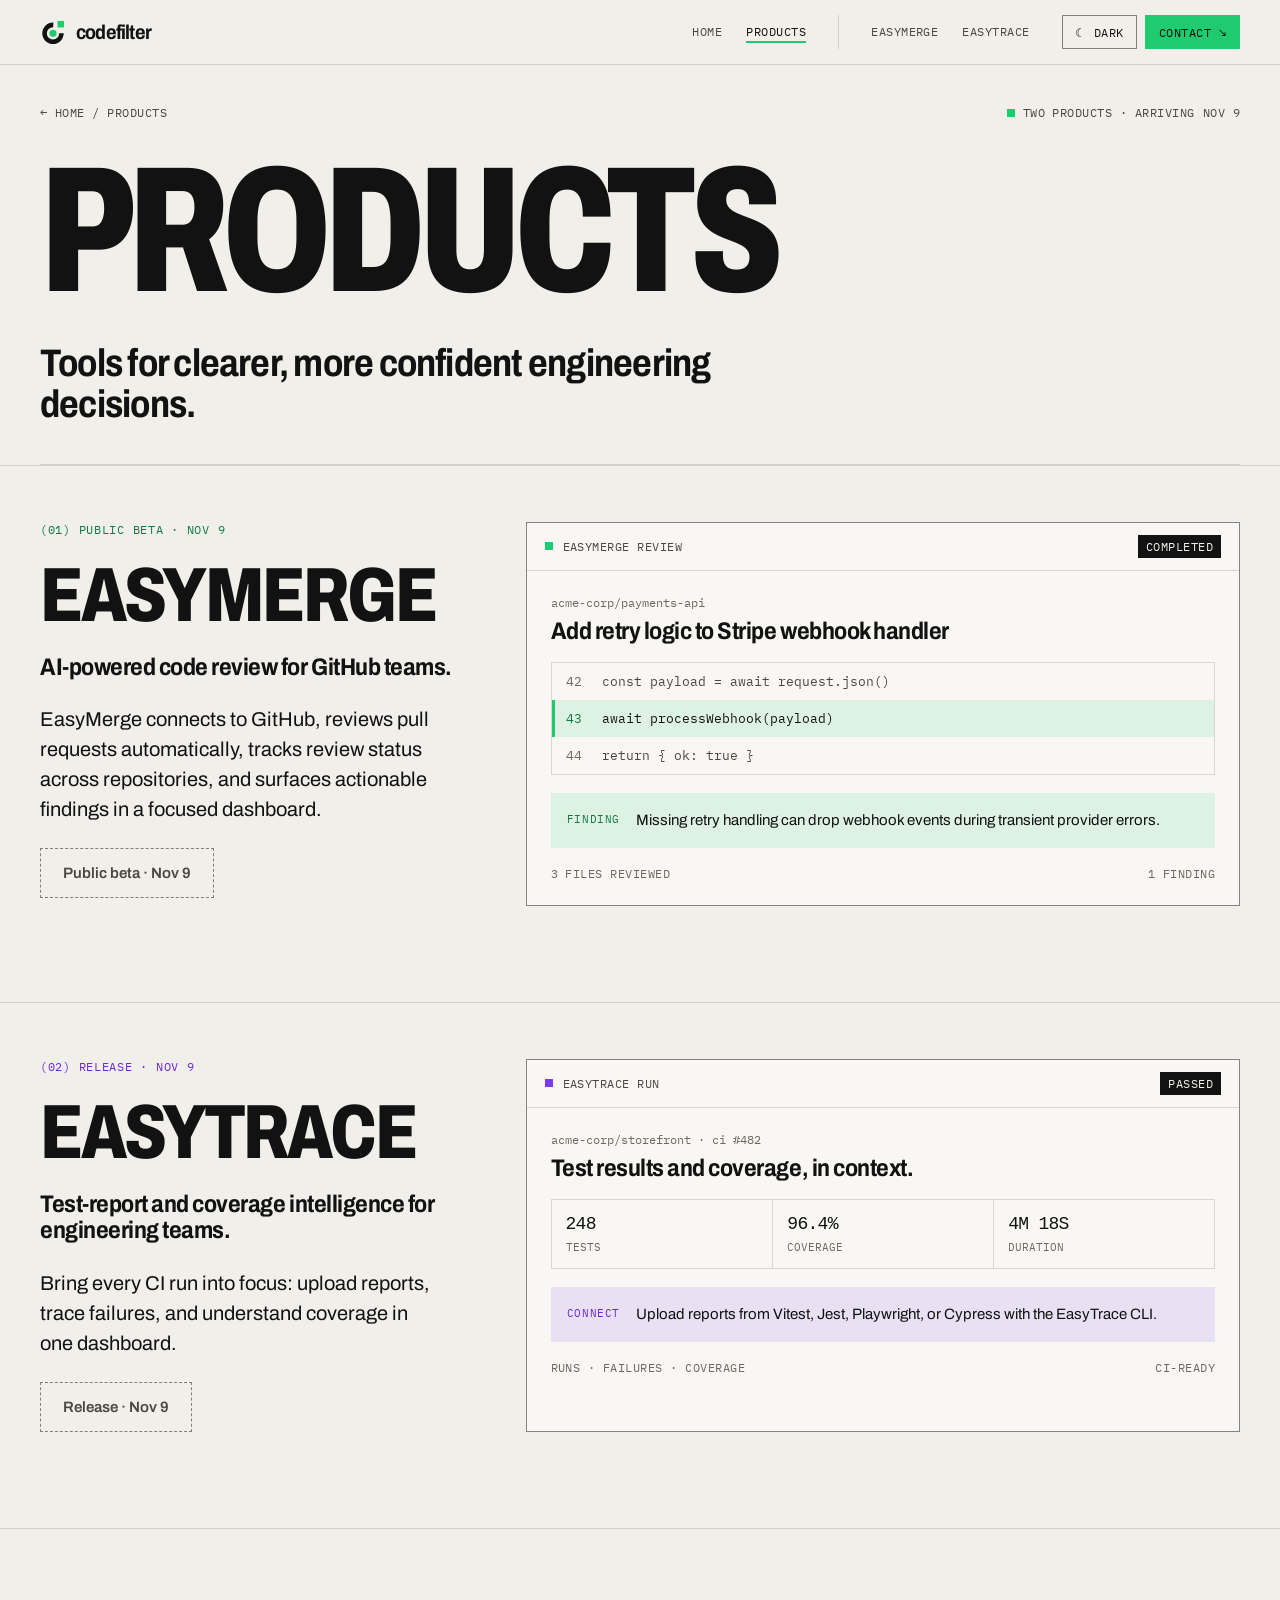
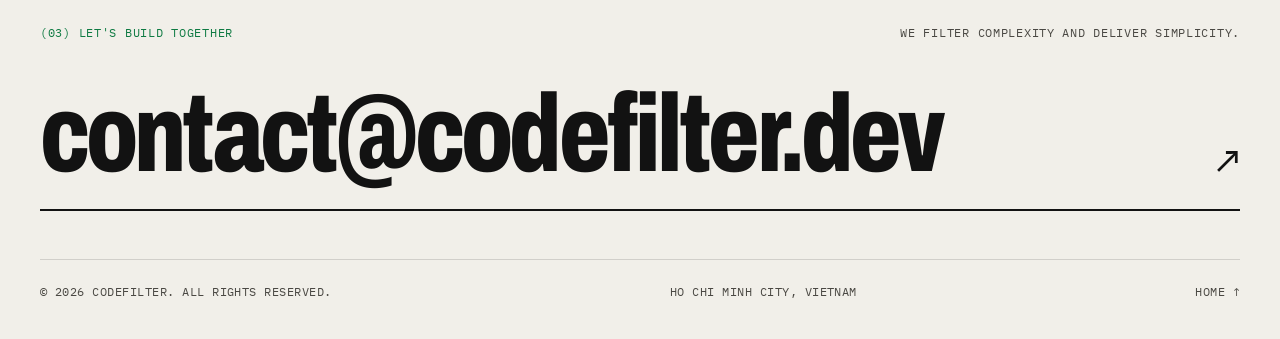
==== commit 28bbc107: "feat: add EasyTrace to product page" ====
--- a/products.html
+++ b/products.html
@@ -4,8 +4,8 @@
 <head>
   <meta charset="UTF-8" />
   <meta name="viewport" content="width=device-width, initial-scale=1.0" />
-  <title>EasyMerge: AI Code Review for GitHub Teams | codeFilter</title>
-  <meta name="description" content="EasyMerge by codeFilter reviews GitHub pull requests automatically, tracks review status across repositories, and surfaces actionable findings in one dashboard." />
+  <title>Products: EasyMerge & EasyTrace | codeFilter</title>
+  <meta name="description" content="Explore EasyMerge, AI-powered GitHub code review, and EasyTrace, test-report and coverage intelligence for engineering teams." />
   <link rel="canonical" href="https://codefilter.dev/products.html" />
   <meta name="robots" content="index, follow, max-image-preview:large" />
   <meta name="theme-color" content="#F1EFE9" media="(prefers-color-scheme: light)" />
@@ -14,19 +14,19 @@
   <meta property="og:type" content="website" />
   <meta property="og:site_name" content="codeFilter" />
   <meta property="og:locale" content="en_US" />
-  <meta property="og:title" content="EasyMerge: AI Code Review for GitHub Teams | codeFilter" />
-  <meta property="og:description" content="EasyMerge by codeFilter reviews GitHub pull requests automatically, tracks review status across repositories, and surfaces actionable findings in one dashboard." />
+  <meta property="og:title" content="EasyMerge & EasyTrace | codeFilter Products" />
+  <meta property="og:description" content="AI-powered code review plus test-report and coverage intelligence for engineering teams." />
   <meta property="og:url" content="https://codefilter.dev/products.html" />
   <meta property="og:image" content="https://codefilter.dev/images/og-products.png" />
   <meta property="og:image:width" content="1200" />
   <meta property="og:image:height" content="630" />
-  <meta property="og:image:alt" content="EasyMerge: AI-powered code review for GitHub teams." />
+  <meta property="og:image:alt" content="codeFilter products: EasyMerge and EasyTrace." />
   <meta name="twitter:card" content="summary_large_image" />
-  <meta name="twitter:title" content="EasyMerge: AI Code Review for GitHub Teams | codeFilter" />
-  <meta name="twitter:description" content="EasyMerge by codeFilter reviews GitHub pull requests automatically, tracks review status across repositories, and surfaces actionable findings in one dashboard." />
+  <meta name="twitter:title" content="EasyMerge & EasyTrace | codeFilter Products" />
+  <meta name="twitter:description" content="AI-powered code review plus test-report and coverage intelligence for engineering teams." />
   <meta name="twitter:image" content="https://codefilter.dev/images/og-products.png" />
 
-  <meta name="twitter:image:alt" content="EasyMerge: AI-powered code review for GitHub teams." />
+  <meta name="twitter:image:alt" content="codeFilter products: EasyMerge and EasyTrace." />
 
   <link rel="icon" href="images/favicon.svg?v=3" type="image/svg+xml" />
   <link rel="apple-touch-icon" href="images/logo-512.png" />
@@ -47,11 +47,34 @@
         "Repository controls",
         "Live review status"
       ],
+      "releaseNotes": "Public beta begins November 9, 2026.",
       "publisher": {
         "@id": "https://codefilter.dev/#org"
       },
       "image": "https://codefilter.dev/images/og-products.png",
       "@id": "https://codefilter.dev/products.html#easymerge",
+      "mainEntityOfPage": {
+        "@id": "https://codefilter.dev/products.html#webpage"
+      }
+    },
+    {
+      "@type": "SoftwareApplication",
+      "name": "EasyTrace",
+      "url": "https://codefilter.dev/products.html#easytrace",
+      "applicationCategory": "DeveloperApplication",
+      "operatingSystem": "Web",
+      "description": "Test-report and coverage intelligence for engineering teams. EasyTrace receives CI test reports from Vitest, Jest, Playwright, and Cypress, then makes runs, failures, and coverage easy to explore.",
+      "featureList": [
+        "Test result uploads via CLI",
+        "Vitest, Jest, Playwright, and Cypress support",
+        "Coverage reporting",
+        "CI test-run analytics"
+      ],
+      "releaseNotes": "Releasing November 9, 2026.",
+      "publisher": {
+        "@id": "https://codefilter.dev/#org"
+      },
+      "@id": "https://codefilter.dev/products.html#easytrace",
       "mainEntityOfPage": {
         "@id": "https://codefilter.dev/products.html#webpage"
       }
@@ -116,8 +139,8 @@
       "@type": "WebPage",
       "@id": "https://codefilter.dev/products.html#webpage",
       "url": "https://codefilter.dev/products.html",
-      "name": "EasyMerge: AI Code Review for GitHub Teams | codeFilter",
-      "description": "EasyMerge by codeFilter reviews GitHub pull requests automatically, tracks review status across repositories, and surfaces actionable findings in one dashboard.",
+      "name": "EasyMerge & EasyTrace | codeFilter Products",
+      "description": "EasyMerge provides AI-powered GitHub code review, while EasyTrace brings test-report and coverage intelligence into one dashboard.",
       "inLanguage": "en",
       "isPartOf": {
         "@id": "https://codefilter.dev/#website"
@@ -131,9 +154,10 @@
         "width": 1200,
         "height": 630
       },
-      "mainEntity": {
-        "@id": "https://codefilter.dev/products.html#easymerge"
-      },
+      "mainEntity": [
+        { "@id": "https://codefilter.dev/products.html#easymerge" },
+        { "@id": "https://codefilter.dev/products.html#easytrace" }
+      ],
       "breadcrumb": {
         "@id": "https://codefilter.dev/products.html#breadcrumb"
       }
@@ -171,8 +195,8 @@
           <a href="products.html" class="is-active" aria-current="page">Products</a>
         </div>
         <div class="nav-links">
-          <a href="#overview">Overview</a>
-          <a href="#features">Features</a>
+          <a href="#easymerge">EasyMerge</a>
+          <a href="#easytrace">EasyTrace</a>
         </div>
         <div class="nav-actions">
           <button type="button" class="mode-toggle" id="mode-toggle">☾ Dark</button>
@@ -184,27 +208,32 @@
 
   <main>
 
-    <!-- ─── PRODUCT HERO ─── -->
+    <!-- ─── PRODUCTS HERO ─── -->
     <section class="bordered">
       <div class="wrap p-hero-inner">
         <div class="hero-meta mono">
           <a href="/" class="back-link">← Home / Products</a>
-          <span class="live-dot">Product 01 · Coming Soon</span>
-        </div>
-        <h1 class="p-title">EasyMerge</h1>
+          <span class="live-dot">Two products · Arriving <time datetime="2026-11-09">Nov 9</time></span>
+        </div>
+        <h1 class="p-title products-title">Products</h1>
         <div class="p-tagline-row">
-          <span class="p-tagline">AI-powered code review for GitHub teams.</span>
-          <div class="hero-cta">
-            <span class="btn btn-soon" aria-disabled="true">Coming Soon</span>
-          </div>
-        </div>
-      </div>
-
+          <span class="p-tagline">Tools for clearer, more confident engineering decisions.</span>
+        </div>
+      </div>
+    </section>
+
+    <!-- ─── EASYMERGE ─── -->
+    <section id="easymerge" class="bordered product-detail">
       <div class="wrap p-overview" id="overview">
         <div class="p-overview-copy">
-          <span class="eyebrow mono">(01) Overview</span>
+          <span class="eyebrow mono">(01) Public beta · Nov 9</span>
+          <h2>EasyMerge</h2>
+          <span class="product-tagline">AI-powered code review for GitHub teams.</span>
           <p>EasyMerge connects to GitHub, reviews pull requests automatically, tracks review status across repositories,
             and surfaces actionable findings in a focused dashboard.</p>
+          <div class="hero-cta">
+            <span class="btn btn-soon" aria-disabled="true">Public beta · Nov 9</span>
+          </div>
         </div>
 
         <div class="review" aria-label="EasyMerge review preview">
@@ -234,33 +263,41 @@
       </div>
     </section>
 
-    <!-- ─── FEATURES ─── -->
-    <section id="features" class="bordered">
-      <div class="wrap section split">
-        <div class="split-aside">
-          <span class="eyebrow mono">(02) Features</span>
-          <h2>AI Code Review Features</h2>
-        </div>
-        <div class="split-main services features">
-          <div class="service">
-            <span class="service-n mono">F/01</span>
-            <h3 class="service-title">GitHub App OAuth</h3>
-            <p class="service-desc">Connect EasyMerge to GitHub to bring pull request reviews into your development workflow.</p>
-          </div>
-          <div class="service">
-            <span class="service-n mono">F/02</span>
-            <h3 class="service-title">Pull request review flow</h3>
-            <p class="service-desc">Review GitHub pull requests automatically with AI and inspect actionable findings in one dashboard.</p>
-          </div>
-          <div class="service">
-            <span class="service-n mono">F/03</span>
-            <h3 class="service-title">Repository controls</h3>
-            <p class="service-desc">Manage the repositories connected to your EasyMerge review workflow.</p>
-          </div>
-          <div class="service">
-            <span class="service-n mono">F/04</span>
-            <h3 class="service-title">Live review status</h3>
-            <p class="service-desc">Track review progress across repositories and see when pull request reviews are complete.</p>
+    <!-- ─── EASYTRACE ─── -->
+    <section id="easytrace" class="bordered product-detail easytrace-detail">
+      <div class="wrap p-overview">
+        <div class="p-overview-copy">
+          <span class="eyebrow mono">(02) Release · Nov 9</span>
+          <h2>EasyTrace</h2>
+          <span class="product-tagline">Test-report and coverage intelligence for engineering teams.</span>
+          <p>Bring every CI run into focus: upload reports, trace failures, and understand coverage in one dashboard.</p>
+          <div class="hero-cta">
+            <span class="btn btn-soon" aria-disabled="true">Release · Nov 9</span>
+          </div>
+        </div>
+
+        <div class="review trace-preview" aria-label="EasyTrace test run preview">
+          <div class="review-bar mono">
+            <span class="live-dot">EasyTrace Run</span>
+            <span class="review-status">Passed</span>
+          </div>
+          <div class="review-body">
+            <div class="review-pr">
+              <span class="review-repo mono">acme-corp/storefront · ci #482</span>
+              <span class="review-title">Test results and coverage, in context.</span>
+            </div>
+            <div class="trace-stats mono">
+              <span><strong>248</strong> tests</span>
+              <span><strong>96.4%</strong> coverage</span>
+              <span><strong>4m 18s</strong> duration</span>
+            </div>
+            <div class="finding">
+              <span class="finding-label mono">Connect</span>
+              <span class="finding-text">Upload reports from Vitest, Jest, Playwright, or Cypress with the EasyTrace CLI.</span>
+            </div>
+            <div class="review-foot mono">
+              <span>Runs · failures · coverage</span><span>CI-ready</span>
+            </div>
           </div>
         </div>
       </div>
--- a/style.css
+++ b/style.css
@@ -579,6 +579,7 @@
   line-height: 0.8;
   letter-spacing: -0.04em;
 }
+.products-title { font-size: clamp(72px, 14vw, 230px); }
 
 .p-tagline-row {
   display: flex;
@@ -594,6 +595,20 @@
 .p-overview { padding-top: 56px; padding-bottom: 96px; display: flex; flex-wrap: wrap; gap: 48px 64px; }
 .p-overview-copy { flex: 1 1 300px; display: flex; flex-direction: column; gap: 24px; }
 .p-overview-copy p { max-width: 440px; font-size: 20px; line-height: 1.5; text-wrap: pretty; }
+.p-overview-copy h2 { font-size: clamp(52px, 6vw, 88px); }
+.product-tagline { max-width: 460px; font-size: 24px; font-weight: 700; font-stretch: 88%; letter-spacing: -0.02em; line-height: 1.1; }
+
+/* EasyTrace brand: matches the product dashboard's violet accent. */
+.easytrace-detail {
+  --accent: #7c3aed;
+  --accentText: #6d28d9;
+  --hl: rgba(124, 58, 237, 0.12);
+}
+:root[data-theme="dark"] .easytrace-detail {
+  --accent: #9b8cff;
+  --accentText: #b9afff;
+  --hl: rgba(155, 140, 255, 0.16);
+}
 
 .review { flex: 1.6 1 520px; min-width: 0; border: 1px solid var(--line2); background: var(--panel); }
 .review-bar {
@@ -625,6 +640,12 @@
 .finding-text { flex: 1 1 240px; font-size: 15px; line-height: 1.5; }
 
 .review-foot { display: flex; justify-content: space-between; font-size: 12px; letter-spacing: 0.04em; text-transform: uppercase; color: var(--ink3); }
+
+.trace-preview { align-self: stretch; }
+.trace-stats { display: grid; grid-template-columns: repeat(3, 1fr); border: 1px solid var(--line); }
+.trace-stats span { display: flex; flex-direction: column; gap: 6px; padding: 14px; color: var(--ink3); font-size: 11px; text-transform: uppercase; }
+.trace-stats span + span { border-left: 1px solid var(--line); }
+.trace-stats strong { color: var(--ink); font-size: 18px; font-weight: 500; letter-spacing: -0.04em; }
 
 .features .service { min-height: 200px; }
 
@@ -652,6 +673,7 @@
   .service, .features .service, .system { padding: 24px; min-height: 0; }
   .p-overview { padding-bottom: 64px; }
   .review-body { padding: 16px; }
+  .trace-stats span { padding: 10px; }
   .footer-inner { padding-top: 64px; }
   .footer-email-text { font-size: 10vw; }
   .p-title { font-size: 18vw; }
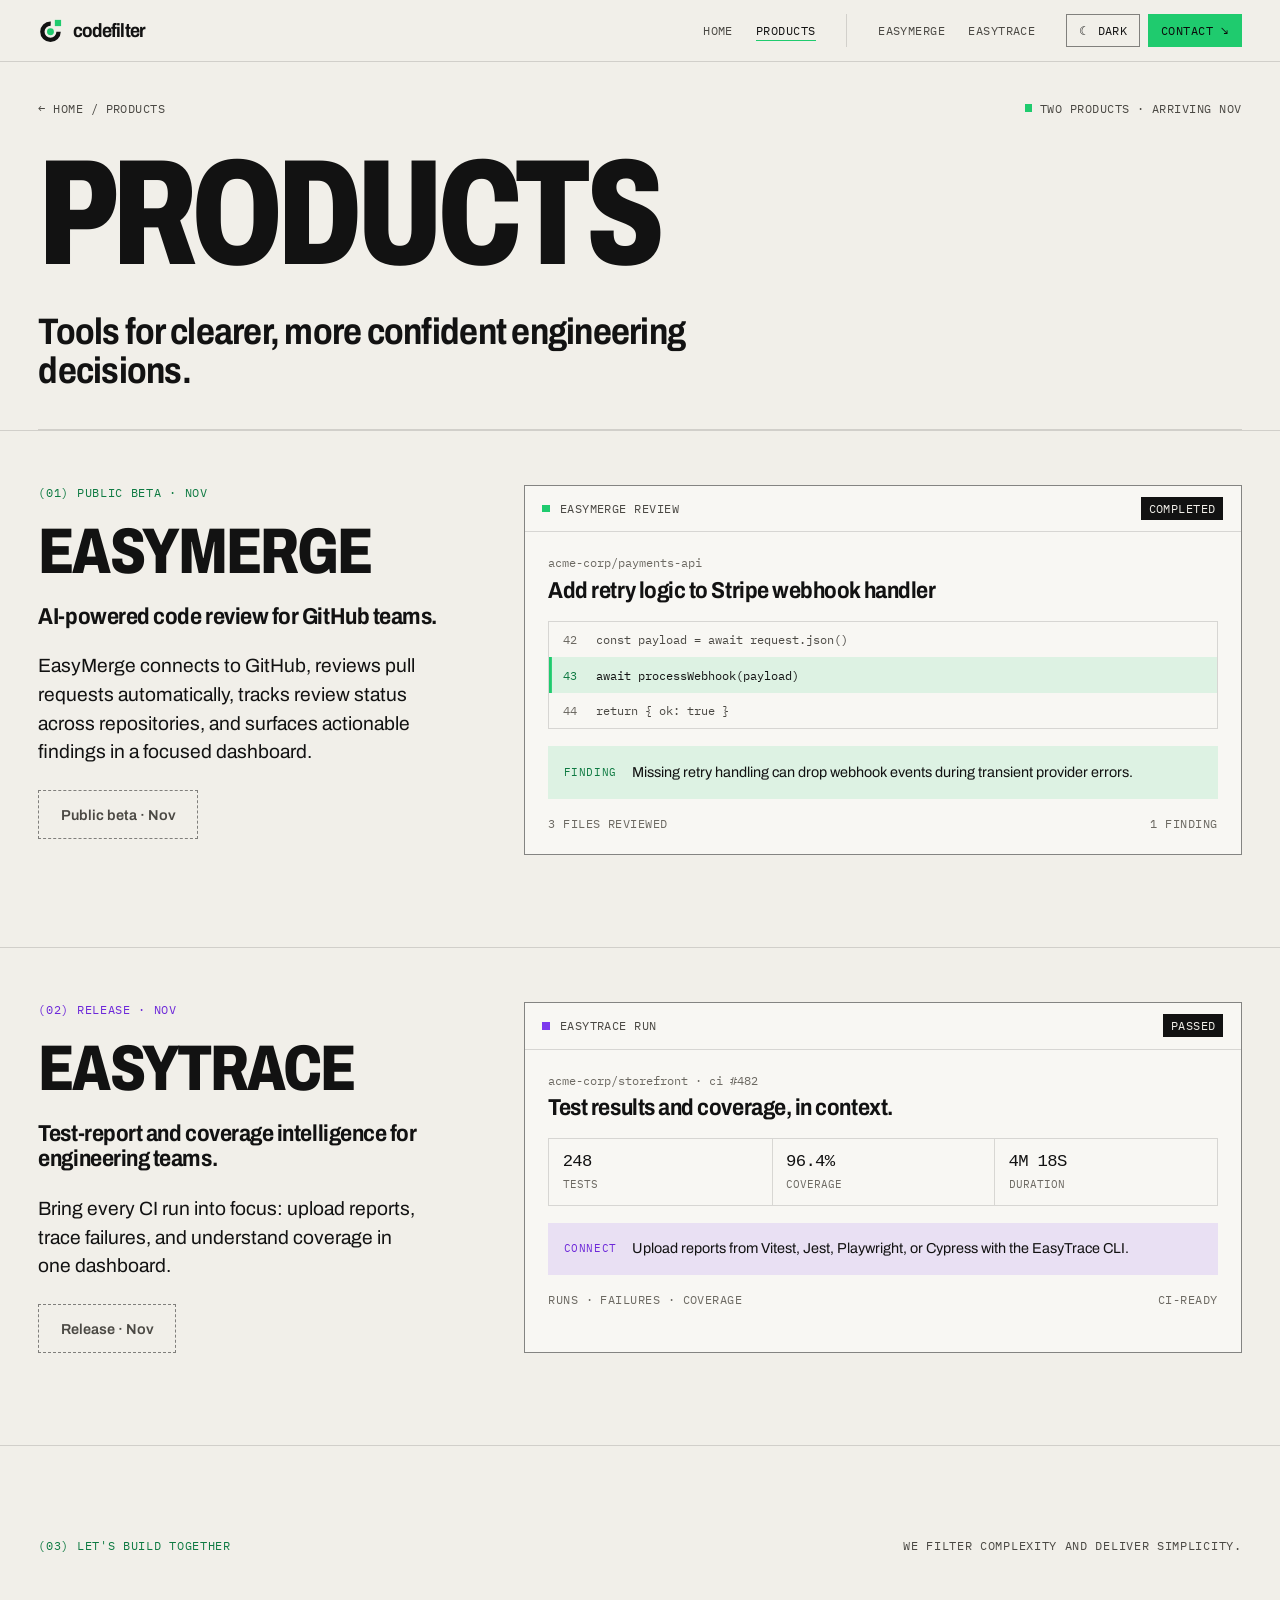
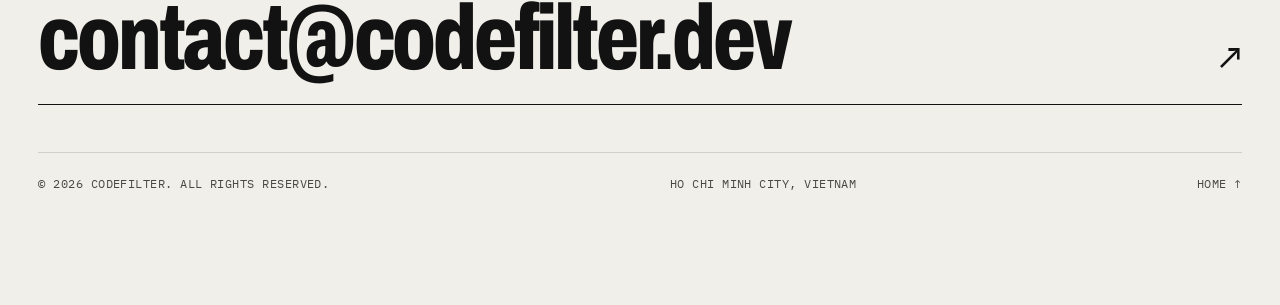
==== commit 2d4f6306: "Tighten portfolio scale and release labels" ====
--- a/products.html
+++ b/products.html
@@ -47,7 +47,7 @@
         "Repository controls",
         "Live review status"
       ],
-      "releaseNotes": "Public beta begins November 9, 2026.",
+      "releaseNotes": "Public beta begins November 2026.",
       "publisher": {
         "@id": "https://codefilter.dev/#org"
       },
@@ -70,7 +70,7 @@
         "Coverage reporting",
         "CI test-run analytics"
       ],
-      "releaseNotes": "Releasing November 9, 2026.",
+      "releaseNotes": "Releasing November 2026.",
       "publisher": {
         "@id": "https://codefilter.dev/#org"
       },
@@ -170,7 +170,7 @@
   <link
     href="https://fonts.googleapis.com/css2?family=Archivo:wdth,wght@62..125,400..800&amp;family=IBM+Plex+Mono:wght@400;500&amp;display=swap"
     rel="stylesheet" />
-  <link rel="stylesheet" href="style.css?v=acid12" />
+  <link rel="stylesheet" href="style.css?v=acid13" />
   <script>
     try { if (localStorage.getItem('cf-theme') === 'dark') document.documentElement.dataset.theme = 'dark'; } catch (e) {}
   </script>
@@ -213,7 +213,7 @@
       <div class="wrap p-hero-inner">
         <div class="hero-meta mono">
           <a href="/" class="back-link">← Home / Products</a>
-          <span class="live-dot">Two products · Arriving <time datetime="2026-11-09">Nov 9</time></span>
+          <span class="live-dot">Two products · Arriving <time datetime="2026-11">Nov</time></span>
         </div>
         <h1 class="p-title products-title">Products</h1>
         <div class="p-tagline-row">
@@ -226,13 +226,13 @@
     <section id="easymerge" class="bordered product-detail">
       <div class="wrap p-overview" id="overview">
         <div class="p-overview-copy">
-          <span class="eyebrow mono">(01) Public beta · Nov 9</span>
+          <span class="eyebrow mono">(01) Public beta · Nov</span>
           <h2>EasyMerge</h2>
           <span class="product-tagline">AI-powered code review for GitHub teams.</span>
           <p>EasyMerge connects to GitHub, reviews pull requests automatically, tracks review status across repositories,
             and surfaces actionable findings in a focused dashboard.</p>
           <div class="hero-cta">
-            <span class="btn btn-soon" aria-disabled="true">Public beta · Nov 9</span>
+            <span class="btn btn-soon" aria-disabled="true">Public beta · Nov</span>
           </div>
         </div>
 
@@ -267,12 +267,12 @@
     <section id="easytrace" class="bordered product-detail easytrace-detail">
       <div class="wrap p-overview">
         <div class="p-overview-copy">
-          <span class="eyebrow mono">(02) Release · Nov 9</span>
+          <span class="eyebrow mono">(02) Release · Nov</span>
           <h2>EasyTrace</h2>
           <span class="product-tagline">Test-report and coverage intelligence for engineering teams.</span>
           <p>Bring every CI run into focus: upload reports, trace failures, and understand coverage in one dashboard.</p>
           <div class="hero-cta">
-            <span class="btn btn-soon" aria-disabled="true">Release · Nov 9</span>
+            <span class="btn btn-soon" aria-disabled="true">Release · Nov</span>
           </div>
         </div>
 
--- a/style.css
+++ b/style.css
@@ -1,5 +1,7 @@
 /* ─── TOKENS (Acid accent) ─── */
 :root {
+  /* Keep the established visual system, with a slightly more compact overall scale. */
+  --ui-scale: 0.96;
   --bg: #F1EFE9;
   --bg2: #E8E5DD;
   --panel: #F8F7F3;
@@ -44,6 +46,7 @@
 
 body {
   margin: 0;
+  zoom: var(--ui-scale);
   background: var(--bg);
   color: var(--ink);
   font-family: var(--fs);
@@ -71,7 +74,7 @@
 }
 
 h2 {
-  font-size: clamp(44px, 5vw, 76px);
+  font-size: clamp(38px, 4.35vw, 66px);
   line-height: 0.9;
   letter-spacing: -0.03em;
 }
@@ -177,7 +180,7 @@
 }
 
 .hero-title {
-  font-size: clamp(48px, min(8vw, 14.5vh), 136px);
+  font-size: clamp(42px, min(7vw, 12.7vh), 118px);
   line-height: 0.9;
   letter-spacing: -0.035em;
   text-wrap: balance;
@@ -412,7 +415,7 @@
 .product-name {
   font-weight: 800;
   font-stretch: 78%;
-  font-size: clamp(56px, 8vw, 128px);
+  font-size: clamp(49px, 7vw, 112px);
   line-height: 0.85;
   letter-spacing: -0.035em;
   text-transform: uppercase;
@@ -529,7 +532,7 @@
 .footer-email-text {
   font-weight: 800;
   font-stretch: 72%;
-  font-size: clamp(44px, 8.6vw, 148px);
+  font-size: clamp(39px, 7.5vw, 130px);
   line-height: 0.85;
   letter-spacing: -0.035em;
   word-break: break-word;
@@ -575,11 +578,11 @@
 
 .p-title {
   font-stretch: 72%;
-  font-size: clamp(80px, 17vw, 280px);
+  font-size: clamp(70px, 14.9vw, 246px);
   line-height: 0.8;
   letter-spacing: -0.04em;
 }
-.products-title { font-size: clamp(72px, 14vw, 230px); }
+.products-title { font-size: clamp(63px, 12.25vw, 202px); }
 
 .p-tagline-row {
   display: flex;
@@ -595,7 +598,7 @@
 .p-overview { padding-top: 56px; padding-bottom: 96px; display: flex; flex-wrap: wrap; gap: 48px 64px; }
 .p-overview-copy { flex: 1 1 300px; display: flex; flex-direction: column; gap: 24px; }
 .p-overview-copy p { max-width: 440px; font-size: 20px; line-height: 1.5; text-wrap: pretty; }
-.p-overview-copy h2 { font-size: clamp(52px, 6vw, 88px); }
+.p-overview-copy h2 { font-size: clamp(46px, 5.25vw, 77px); }
 .product-tagline { max-width: 460px; font-size: 24px; font-weight: 700; font-stretch: 88%; letter-spacing: -0.02em; line-height: 1.1; }
 
 /* EasyTrace brand: matches the product dashboard's violet accent. */
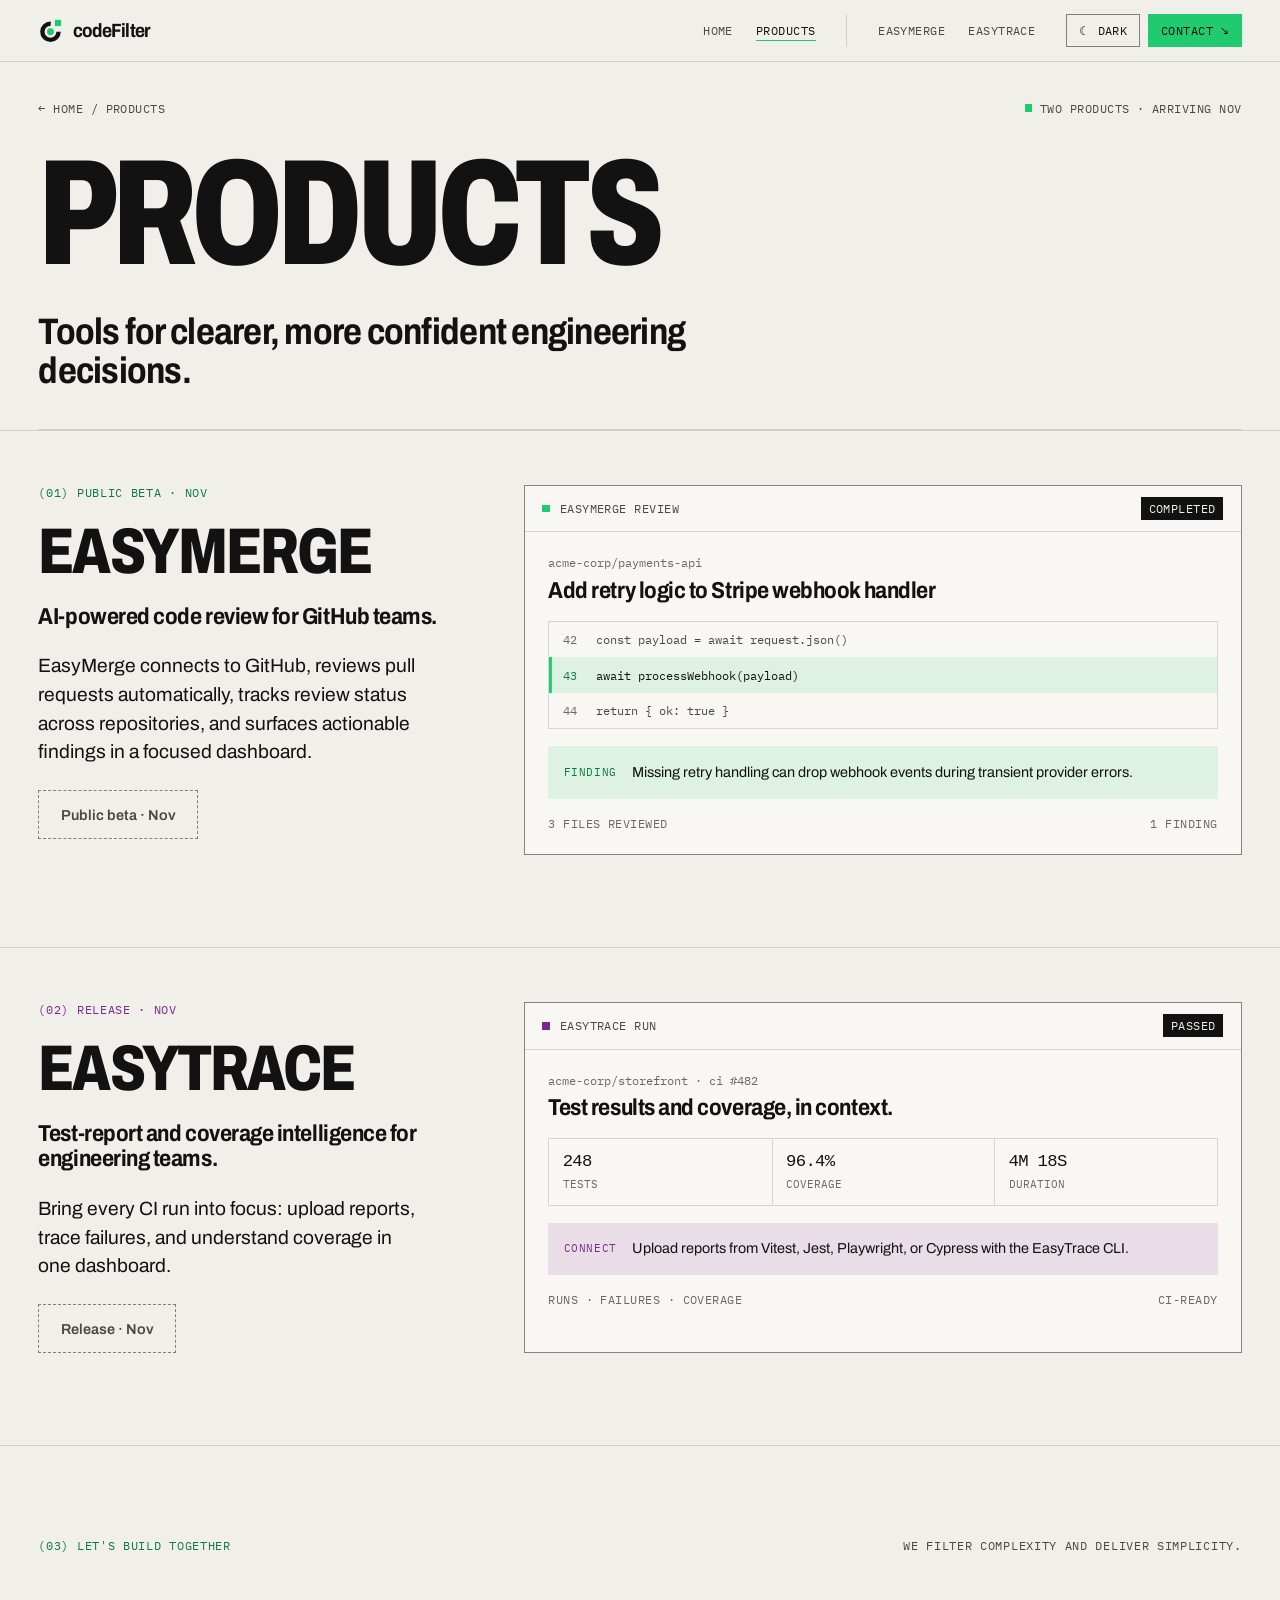
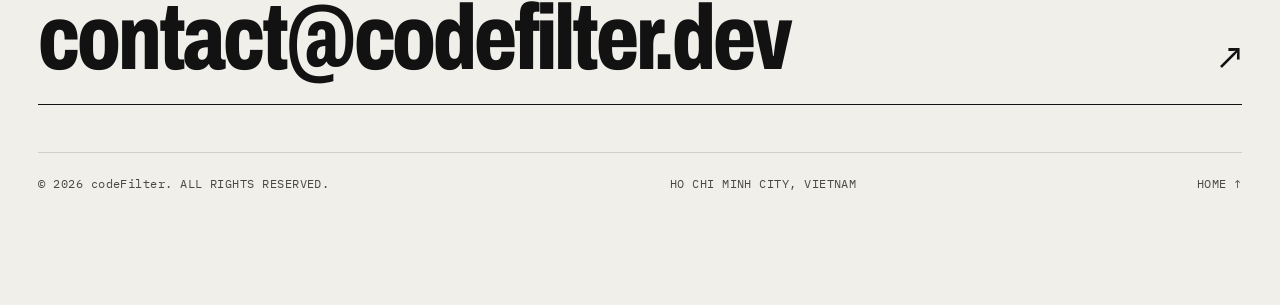
==== commit 5ce7c5df: "fix: align wordmark to "codeFilter" casing - Header brand name and footer copyright now read "codeFi" ====
--- a/products.html
+++ b/products.html
@@ -187,7 +187,7 @@
           <circle cx="20" cy="22" r="5.5" fill="var(--accent)"></circle>
           <rect x="27" y="3" width="10" height="10" fill="var(--accent)"></rect>
         </svg>
-        <span class="brand-name">codefilter</span>
+        <span class="brand-name">codeFilter</span>
       </a>
       <nav class="nav mono">
         <div class="nav-pages">
@@ -317,7 +317,7 @@
         <span class="mono footer-email-arrow">↗</span>
       </a>
       <div class="footer-bottom mono">
-        <span>© 2026 codefilter. All rights reserved.</span>
+        <span>© 2026 <span class="brand-word">codeFilter</span>. All rights reserved.</span>
         <span>Ho Chi Minh City, Vietnam</span>
         <div class="footer-links">
           <a href="/">Home ↑</a>
--- a/style.css
+++ b/style.css
@@ -113,6 +113,7 @@
 }
 
 .brand { display: flex; align-items: center; gap: 10px; }
+.brand-word { text-transform: none; }
 .brand-name { font-weight: 700; font-size: 20px; letter-spacing: -0.04em; font-stretch: 88%; }
 
 .nav {
@@ -398,8 +399,11 @@
 .pricing-note p { flex: 1 1 320px; max-width: 560px; font-size: 16px; line-height: 1.6; color: var(--ink2); text-wrap: pretty; }
 .text-link { color: var(--accentText); border-bottom: 1px solid currentColor; }
 
-/* ─── PRODUCT BAND ─── */
+/* ─── PRODUCT SHOWCASE ─── */
+.product-grid { display: grid; grid-template-columns: repeat(2, minmax(0, 1fr)); }
 .product-band { display: block; background: var(--accent); color: var(--onAccent); }
+.product-band--merge { --product-accent: #1FCB6E; --product-on-accent: #0B0B0B; background: var(--product-accent); color: var(--product-on-accent); }
+.product-band--trace { --product-accent: #7A2A8C; --product-on-accent: #FFFFFF; background: var(--product-accent); color: var(--product-on-accent); }
 
 .product-inner {
   padding-top: 48px;
@@ -427,11 +431,11 @@
   letter-spacing: 0.04em;
   text-transform: uppercase;
   padding: 14px 18px;
-  border: 1px solid var(--onAccent);
+  border: 1px solid var(--product-on-accent, var(--onAccent));
   white-space: nowrap;
   transition: background .15s, color .15s;
 }
-.product-band:hover .product-cta { background: var(--onAccent); color: var(--accent); }
+.product-band:hover .product-cta { background: var(--product-on-accent, var(--onAccent)); color: var(--product-accent, var(--accent)); }
 
 /* ─── STACK ─── */
 .stack-row {
@@ -601,16 +605,16 @@
 .p-overview-copy h2 { font-size: clamp(46px, 5.25vw, 77px); }
 .product-tagline { max-width: 460px; font-size: 24px; font-weight: 700; font-stretch: 88%; letter-spacing: -0.02em; line-height: 1.1; }
 
-/* EasyTrace brand: matches the product dashboard's violet accent. */
+/* EasyTrace brand: matches the EasyTrace Docs logo. */
 .easytrace-detail {
-  --accent: #7c3aed;
-  --accentText: #6d28d9;
-  --hl: rgba(124, 58, 237, 0.12);
+  --accent: #7A2A8C;
+  --accentText: #7A2A8C;
+  --hl: rgba(122, 42, 140, 0.12);
 }
 :root[data-theme="dark"] .easytrace-detail {
-  --accent: #9b8cff;
-  --accentText: #b9afff;
-  --hl: rgba(155, 140, 255, 0.16);
+  --accent: #D08AE0;
+  --accentText: #D08AE0;
+  --hl: rgba(208, 138, 224, 0.16);
 }
 
 .review { flex: 1.6 1 520px; min-width: 0; border: 1px solid var(--line2); background: var(--panel); }
@@ -660,6 +664,7 @@
 @media (max-width: 960px) {
   .sticky { position: static; }
   .qa, .qa + .qa { padding-left: 0; padding-right: 0; }
+  .product-grid { grid-template-columns: 1fr; }
 }
 
 @media (max-width: 600px) {
